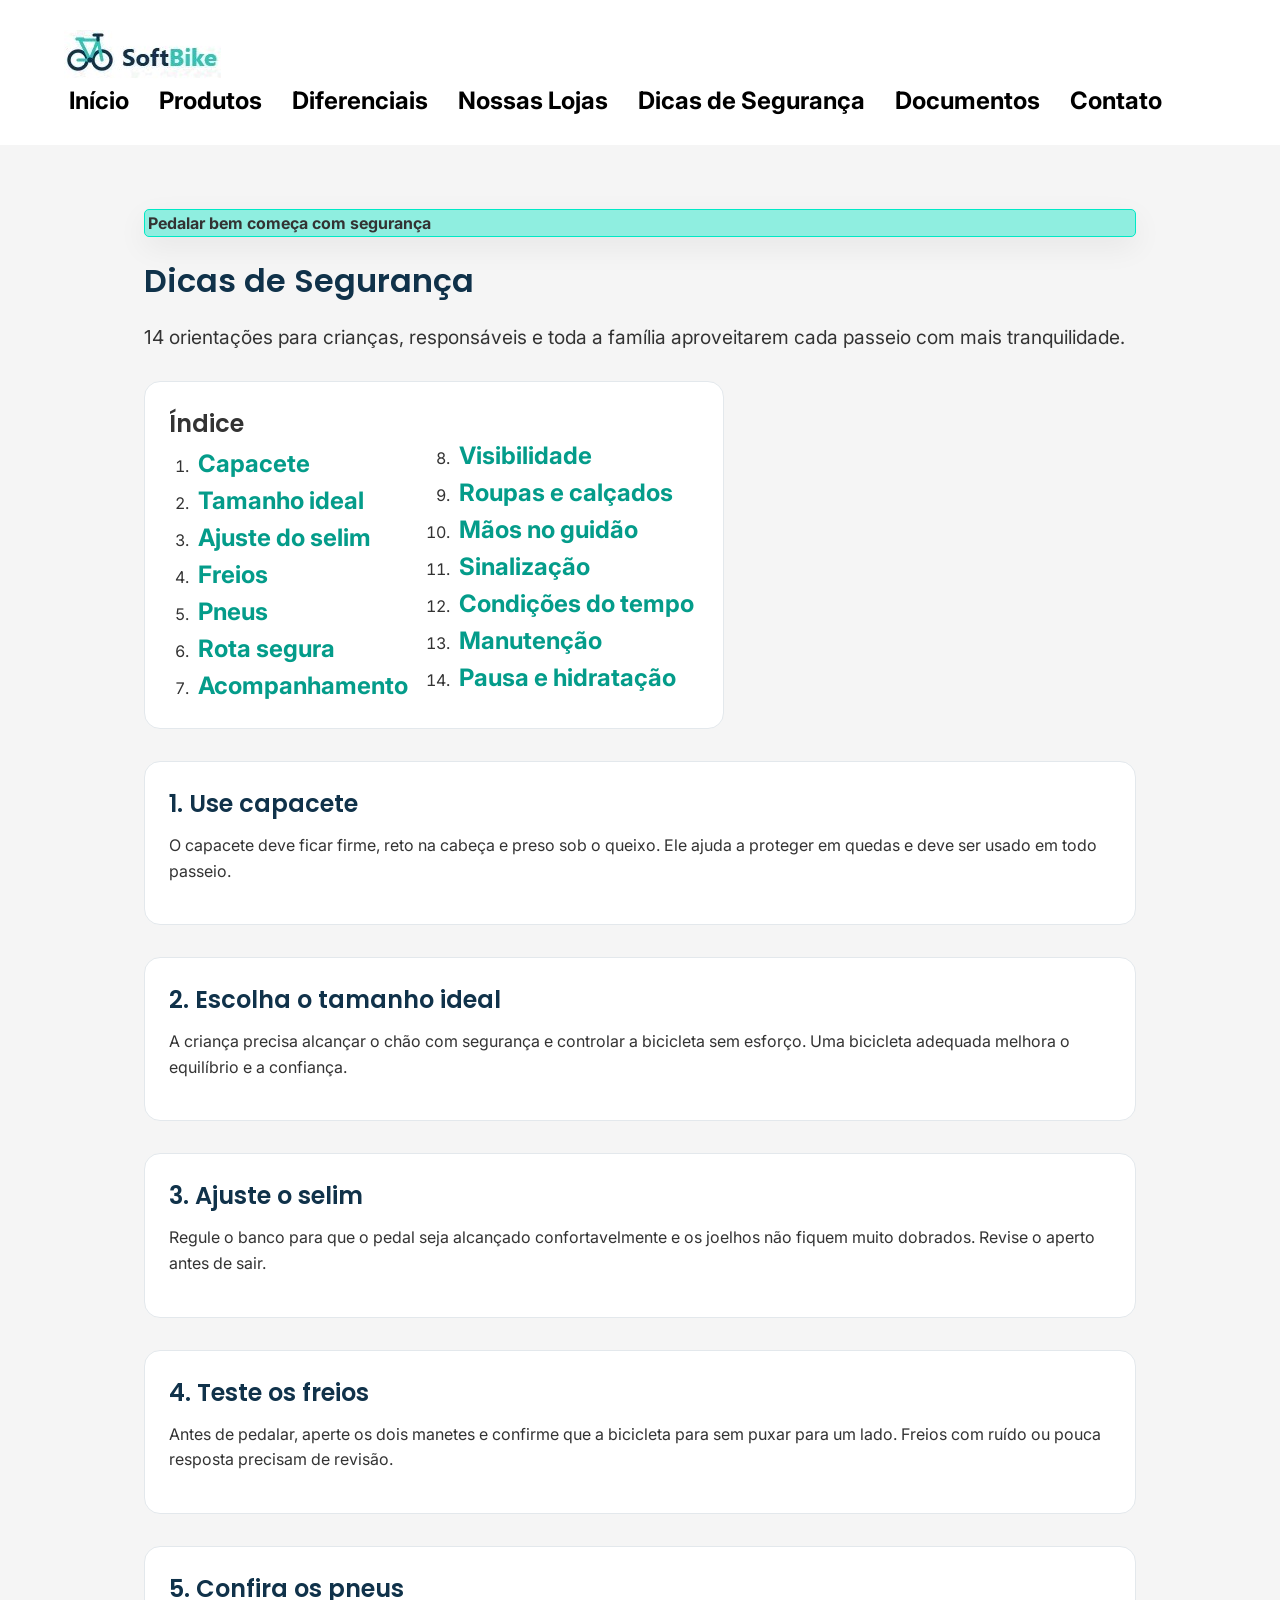
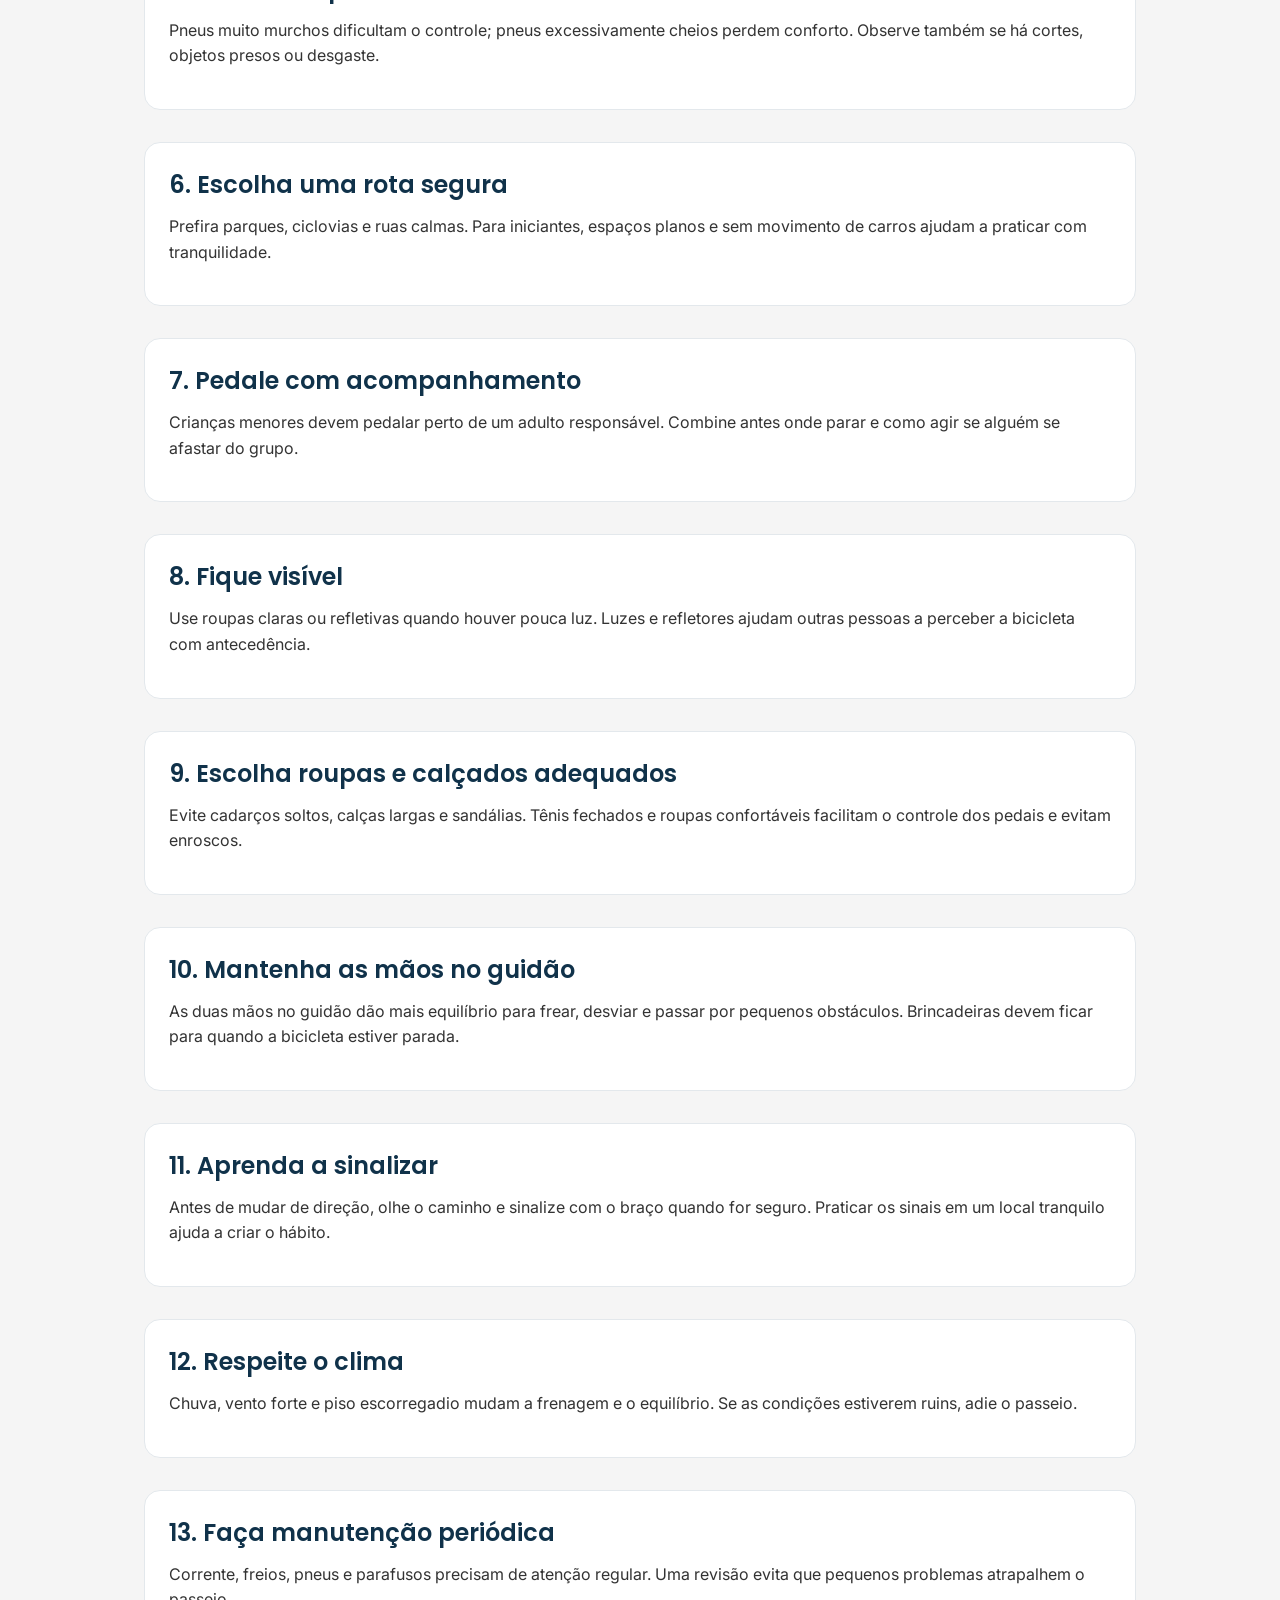
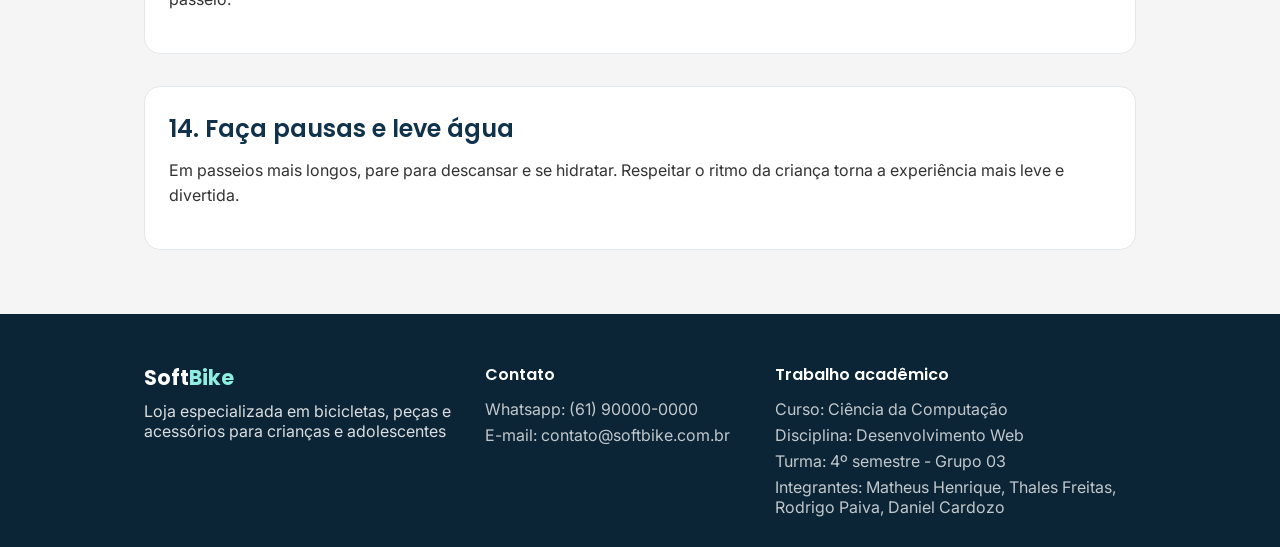
==== dicas.html @ 9f331205 "Adiciona páginas de dicas e listas" ====
<!DOCTYPE html>
<html lang="pt-br">
<head>
    <meta charset="UTF-8">
    <meta name="viewport" content="width=device-width, initial-scale=1.0">
    <title>Dicas de Segurança | SoftBike</title>
    <link rel="stylesheet" href="css/style.css">
    <link rel="icon" type="image/png" href="img/FaviconSoftBike.jpeg">
    <link rel="preconnect" href="https://fonts.googleapis.com">
    <link rel="preconnect" href="https://fonts.gstatic.com" crossorigin>
    <link href="https://fonts.googleapis.com/css2?family=Inter:wght@400;500&family=Poppins:wght@600;700&display=swap" rel="stylesheet">
</head>
<body>
    <header class="topo" id="topo">
        <a href="index.html" class="logo"><img src="img/LogoSoftBike.jpeg" alt="Logo SoftBike"></a>
        <nav aria-label="Navegação principal">
            <ul class="listahorizontal">
                <li><a href="index.html">Início</a></li>
                <li><a href="index.html#produtos">Produtos</a></li>
                <li><a href="index.html#diferenciais">Diferenciais</a></li>
                <li><a href="index.html#nossaslojas">Nossas Lojas</a></li>
                <li><a href="dicas.html" aria-current="page">Dicas de Segurança</a></li>
                <li><a href="listas.html">Documentos</a></li>
                <li><a href="index.html#contato">Contato</a></li>
            </ul>
        </nav>
    </header>
    <main class="pagina-interna">
        <div class="container">
            <p class="primeiro-p">Pedalar bem começa com segurança</p>
            <h1>Dicas de Segurança</h1>
            <p class="descricao">14 orientações para crianças, responsáveis e toda a família aproveitarem cada passeio com mais tranquilidade.</p>
            <nav class="menu-ancoras" aria-label="Índice das dicas">
                <h2>Índice</h2>
                <ol>
                    <li><a href="#capitulo-1">Capacete</a></li>
                    <li><a href="#capitulo-2">Tamanho ideal</a></li>
                    <li><a href="#capitulo-3">Ajuste do selim</a></li>
                    <li><a href="#capitulo-4">Freios</a></li>
                    <li><a href="#capitulo-5">Pneus</a></li>
                    <li><a href="#capitulo-6">Rota segura</a></li>
                    <li><a href="#capitulo-7">Acompanhamento</a></li>
                    <li><a href="#capitulo-8">Visibilidade</a></li>
                    <li><a href="#capitulo-9">Roupas e calçados</a></li>
                    <li><a href="#capitulo-10">Mãos no guidão</a></li>
                    <li><a href="#capitulo-11">Sinalização</a></li>
                    <li><a href="#capitulo-12">Condições do tempo</a></li>
                    <li><a href="#capitulo-13">Manutenção</a></li>
                    <li><a href="#capitulo-14">Pausa e hidratação</a></li>
                </ol>
            </nav>
            <section class="dicas" aria-label="14 dicas de segurança">
                <article id="capitulo-1"><h2>1. Use capacete</h2><p>O capacete deve ficar firme, reto na cabeça e preso sob o queixo. Ele ajuda a proteger em quedas e deve ser usado em todo passeio.</p></article>
                <article id="capitulo-2"><h2>2. Escolha o tamanho ideal</h2><p>A criança precisa alcançar o chão com segurança e controlar a bicicleta sem esforço. Uma bicicleta adequada melhora o equilíbrio e a confiança.</p></article>
                <article id="capitulo-3"><h2>3. Ajuste o selim</h2><p>Regule o banco para que o pedal seja alcançado confortavelmente e os joelhos não fiquem muito dobrados. Revise o aperto antes de sair.</p></article>
                <article id="capitulo-4"><h2>4. Teste os freios</h2><p>Antes de pedalar, aperte os dois manetes e confirme que a bicicleta para sem puxar para um lado. Freios com ruído ou pouca resposta precisam de revisão.</p></article>
                <article id="capitulo-5"><h2>5. Confira os pneus</h2><p>Pneus muito murchos dificultam o controle; pneus excessivamente cheios perdem conforto. Observe também se há cortes, objetos presos ou desgaste.</p></article>
                <article id="capitulo-6"><h2>6. Escolha uma rota segura</h2><p>Prefira parques, ciclovias e ruas calmas. Para iniciantes, espaços planos e sem movimento de carros ajudam a praticar com tranquilidade.</p></article>
                <article id="capitulo-7"><h2>7. Pedale com acompanhamento</h2><p>Crianças menores devem pedalar perto de um adulto responsável. Combine antes onde parar e como agir se alguém se afastar do grupo.</p></article>
                <article id="capitulo-8"><h2>8. Fique visível</h2><p>Use roupas claras ou refletivas quando houver pouca luz. Luzes e refletores ajudam outras pessoas a perceber a bicicleta com antecedência.</p></article>
                <article id="capitulo-9"><h2>9. Escolha roupas e calçados adequados</h2><p>Evite cadarços soltos, calças largas e sandálias. Tênis fechados e roupas confortáveis facilitam o controle dos pedais e evitam enroscos.</p></article>
                <article id="capitulo-10"><h2>10. Mantenha as mãos no guidão</h2><p>As duas mãos no guidão dão mais equilíbrio para frear, desviar e passar por pequenos obstáculos. Brincadeiras devem ficar para quando a bicicleta estiver parada.</p></article>
                <article id="capitulo-11"><h2>11. Aprenda a sinalizar</h2><p>Antes de mudar de direção, olhe o caminho e sinalize com o braço quando for seguro. Praticar os sinais em um local tranquilo ajuda a criar o hábito.</p></article>
                <article id="capitulo-12"><h2>12. Respeite o clima</h2><p>Chuva, vento forte e piso escorregadio mudam a frenagem e o equilíbrio. Se as condições estiverem ruins, adie o passeio.</p></article>
                <article id="capitulo-13"><h2>13. Faça manutenção periódica</h2><p>Corrente, freios, pneus e parafusos precisam de atenção regular. Uma revisão evita que pequenos problemas atrapalhem o passeio.</p></article>
                <article id="capitulo-14"><h2>14. Faça pausas e leve água</h2><p>Em passeios mais longos, pare para descansar e se hidratar. Respeitar o ritmo da criança torna a experiência mais leve e divertida.</p></article>
            </section>
        </div>
    </main>
    <footer class="rodape" id="contato">
        <div class="container rodape__conteudo">
            <div>
                <p class="logo logo--rodape">Soft<span>Bike</span></p>
                <p>Loja especializada em bicicletas, peças e acessórios para crianças e adolescentes</p>
            </div>
            <div>
                <h3>Contato</h3>
                <ul class="rodape__lista">
                    <li>Whatsapp: (61) 90000-0000</li>
                    <li>E-mail: contato@softbike.com.br</li>
                </ul>
            </div>
            <div>
                <h3>Trabalho acadêmico</h3>
                <ul class="rodape__lista">
                    <li>Curso: Ciência da Computação</li>
                    <li>Disciplina: Desenvolvimento Web</li>
                    <li>Turma: 4º semestre - Grupo 03</li>
                    <li>Integrantes: Matheus Henrique, Thales Freitas, Rodrigo Paiva, Daniel Cardozo</li>
                </ul>
            </div>
        </div>
    </footer>
    <button id="botaoTopo" class="botao-topo" type="button" hidden aria-label="Voltar ao topo">↑</button>
    <script src="script.js"></script>
</body>
</html>
---- css/style.css ----
:root {
  --cor-1: #8feee0;
  --cor-2: #049c8a; /* verde mais fechado, usado nos botões de ação e destaques */
  --cor-escura: #10324a; /* azul escuro, usado em títulos e textos de apoio */
}
.logo{
    display: inline-block;
}
nav{
    display: inline-block;
}
.listahorizontal {
    display: flex;
    list-style: none;
    gap: 20px;
    flex-wrap: wrap;
    justify-content: center;
}
nav a{

    color:black;
    padding: 5px;
    text-decoration: none;
    font-weight:bold;
    font-size: 1.5em;

}
nav a:hover{
    color: var(--cor-1);

    transform: translateY(-3px);

}
.botao-fale-conosco {
    border: 1px solid black;
    border-radius: 20px;
    color: black;
    padding: 20px 20px;
    text-decoration: none;
    font-weight: bold;
    font-size: 1.2em;
    transition: all 0.3s ease;
}
.botao-fale-conosco:hover{
background-color: black;
    color: white;
    box-shadow: 0px 8px 15px rgba(0, 0, 0, 0.15);
    transform: translateY(-3px);

}
body {
    font-family: 'Inter', sans-serif;
    color: #333333;
    background-color: whitesmoke;
    margin: 0;
    padding: 0;
}

/* Títulos em destaque */
h1, h2, h3 {
    font-family: 'Poppins', sans-serif;
    font-weight: 600;
}
.topo {
    background-color: white;
    padding: 30px 5%;
    width: 100%;
    display: flex;
    justify-content: space-between;
    align-items: center;
    flex-wrap: wrap;
}
* {
    box-sizing: border-box;
    margin: 0;
    padding: 0;
}
img {
    max-width: 100%;
    height: auto;
    display: block;
}
.principal{
    padding: 60px 30px 30px 0;

}
.texto {
    display: flex;
    align-items: center;
    justify-content: space-between;
    gap: 50px;
    padding: 40px 5%;
    flex-wrap: wrap;
}
.Imagem{
    width: 100%;
    max-width: 600px;
    aspect-ratio: 1 / 1;
    object-fit: cover;
    border-radius: 24px;


}
.Imagem img{
    border-radius: 20px;
    box-shadow: 0px 10px 30px rgba(0, 0, 0, 0.249);
}
.texto_principal{
    text-align: left;
    max-width: 560px;
}
.primeiro-p{
    margin-bottom: 20px;
    border:#00e9c6 solid  0.5px;
    background-color: var(--cor-1) ;
    box-shadow: 0px 10px 30px rgba(0, 0, 0, 0.064);
    border-radius: 5px;
    font-weight: bold;
    padding: 3px;
}
.texto_principal h1{
    font-size: 3em;
}
.descricao{
    margin-top: 20px;
    font-size: 1.2em;
}
.acoes{

    display: flex;
    align-items: center;
    gap: 24px;
    flex-wrap: wrap;
    margin-top: 30px;
    text-decoration: none;
    font-weight: bold;
}
.botao_ver_bicicletas{
    border: black solid 2px;
    text-decoration: none;
    padding: 20px;
    color: black;
    border-radius: 10px;

}
.botao_WhatsApp{
    border: var(--cor-2) solid 2px;
    background-color: var(--cor-2);
    color: white;
    text-decoration: none;
    padding: 20px;
    border-radius: 10px;

}
/* ==========================================================
   A partir daqui: estilos das seções que ainda não tinham CSS
   (produtos, diferenciais, chamada, rodapé e botão de topo)
   ========================================================== */

/* Wrapper genérico reaproveitado em várias seções, só pra
   limitar a largura do conteúdo e não deixar tudo colado
   nas bordas da tela em telas grandes. */
.container {
    max-width: 1120px;
    margin: 0 auto;
    padding: 0 5%;
}

.produtos, .beneficios {
    padding: 64px 0;
}

.produtos h2, .beneficios h2 {
    text-align: center;
    margin-bottom: 40px;
}

/* Grid de 3 colunas reaproveitado tanto nos cartões de produto
   quanto nos cartões de diferenciais. */
.cartoes {
    display: grid;
    grid-template-columns: repeat(3, 1fr);
    gap: 24px;
}

/* Cartão de produto (seção "Modelos em destaque") */
.produto {
    background-color: white;
    border: 1px solid #e3e8ec;
    border-radius: 16px;
    overflow: hidden;
}

.produto_imagem {
    aspect-ratio: 4 / 3;
    background-color: var(--cor-escura);
    color: white;
    display: flex;
    align-items: center;
    justify-content: center;
    font-family: 'Poppins', sans-serif;
    font-weight: 600;
}

.produto h3 {
    font-size: 1.05rem;
    padding: 16px 20px 4px;
}

.produto p {
    color: #52616f;
    padding: 0 20px 20px;
}

/* Cartão de diferencial (seção "Por que famílias escolhem a SoftBike") */
.cartao {
    background-color: white;
    border: 1px solid #e3e8ec;
    border-radius: 16px;
    padding: 28px;
}

.numero_cartao {
    display: inline-block;
    margin-bottom: 12px;
    font-family: 'Poppins', sans-serif;
    font-weight: 700;
    font-size: 1.4rem;
    color: var(--cor-2);
}

.cartao h3 {
    font-size: 1.15rem;
    margin-bottom: 10px;
}

.cartao p {
    color: #52616f;
}

/* Seção de chamada para ação (WhatsApp) */
.chamada {
    background-color: var(--cor-escura);
    color: white;
    padding: 56px 0;
    text-align: center;
}

.chamada__conteudo h2 {
    color: white;
    margin-bottom: 12px;
}

.chamada__conteudo p {
    color: rgba(255, 255, 255, 0.8);
    margin-bottom: 24px;
}

.botao {
    display: inline-block;
    padding: 14px 28px;
    border-radius: 999px;
    font-weight: 700;
    text-decoration: none;
    transition: transform 0.15s ease;
}

.botao:hover {
    transform: translateY(-2px);
}

.botao--primario {
    background-color: var(--cor-2);
    color: white;
}

/* Rodapé */
.rodape {
    background-color: #0b2436;
    color: rgba(255, 255, 255, 0.85);
    padding: 48px 0 24px;
}

.rodape__conteudo {
    display: grid;
    grid-template-columns: 1.2fr 1fr 1.4fr;
    gap: 32px;
}

.logo--rodape {
    margin-bottom: 8px;
    font-family: 'Poppins', sans-serif;
    font-weight: 700;
    font-size: 1.3rem;
    color: white;
}

.logo--rodape span {
    color: var(--cor-1);
}

.rodape h3 {
    color: white;
    font-size: 1rem;
    margin-bottom: 12px;
}

.rodape__lista {
    list-style: none;
}

.rodape__lista li {
    margin-bottom: 6px;
    color: rgba(255, 255, 255, 0.75);
}

/* Botão flutuante "voltar ao topo". Começa escondido — quem
   controla quando ele aparece (rolagem da página) é o JavaScript,
   que controla sua visibilidade após a primeira tela de rolagem. */
.botao-topo {
    position: fixed;
    right: 24px;
    bottom: 24px;
    width: 44px;
    height: 44px;
    border-radius: 50%;
    border: none;
    background-color: var(--cor-escura);
    color: white;
    font-size: 1.2rem;
    cursor: pointer;
    opacity: 0;
    pointer-events: none;
    transition: opacity 0.2s ease, transform 0.2s ease;
}

.botao-topo.visivel {
    opacity: 1;
    pointer-events: auto;
}

.botao-topo:hover {
    transform: translateY(-3px);
}

/* Empilha os cartões em telas estreitas, já que ainda não
   temos o menu mobile (isso depende do JavaScript). */
@media (max-width: 768px) {
    .cartoes {
        grid-template-columns: 1fr;
    }

    .rodape__conteudo {
        grid-template-columns: 1fr;
    }
}

/* Conteúdo continua disponível se o JavaScript não carregar. */
[hidden] { display: none !important; }
html { scroll-behavior: smooth; }
:focus-visible { outline: 3px solid currentColor; outline-offset: 4px; }

.menu-toggle, .filtro-modelos select {
    min-height: 44px;
    padding: 10px 16px;
    border: 1px solid var(--cor-escura);
    border-radius: 10px;
    background: white;
    color: var(--cor-escura);
    font: inherit;
}
.menu-toggle { cursor: pointer; }
.filtro-modelos { margin-bottom: 24px; }
.filtro-modelos label { display: block; margin-bottom: 8px; font-weight: 700; }
.filtro-modelos p { margin-top: 8px; }
.filtro-modelos select { max-width: 100%; }

@media (max-width: 768px) {
    .topo { gap: 16px; }
    .topo nav { order: 3; width: 100%; }
    .topo .listahorizontal { flex-direction: column; gap: 8px; }
    .topo nav a { display: block; min-height: 44px; }
    .texto_principal { min-width: 0; }
    .texto_principal h1 { font-size: clamp(2rem, 8vw, 3rem); overflow-wrap: break-word; }
}

@media (prefers-reduced-motion: reduce) {
    html { scroll-behavior: auto; }
    *, *::before, *::after { transition: none !important; animation: none !important; }
}

.pagina-interna {
    padding: 64px 0;
}

.pagina-interna h1 {
    margin-bottom: 16px;
    color: var(--cor-escura);
}

.menu-ancoras, .dicas article, .listas-exemplo {
    margin-top: 32px;
    padding: 24px;
    border: 1px solid #e3e8ec;
    border-radius: 16px;
    background-color: white;
}

.menu-ancoras ol {
    columns: 2;
    padding-left: 24px;
}

.menu-ancoras li, .listas-exemplo li {
    margin: 8px 0;
}

.menu-ancoras a, .dicas a {
    color: var(--cor-2);
    font-weight: 700;
}

.dicas article h2, .listas-exemplo h2 {
    margin-bottom: 12px;
    color: var(--cor-escura);
}

.dicas article p, .listas-exemplo li, .listas-exemplo dd {
    margin-bottom: 16px;
    line-height: 1.6;
}

.listas-exemplo ul, .listas-exemplo ol {
    padding-left: 24px;
}

.listas-exemplo dt {
    margin-top: 16px;
    font-weight: 700;
    color: var(--cor-escura);
}

.listas-exemplo dd {
    margin-left: 0;
}

@media (max-width: 768px) {
    .menu-ancoras ol { columns: 1; }
}
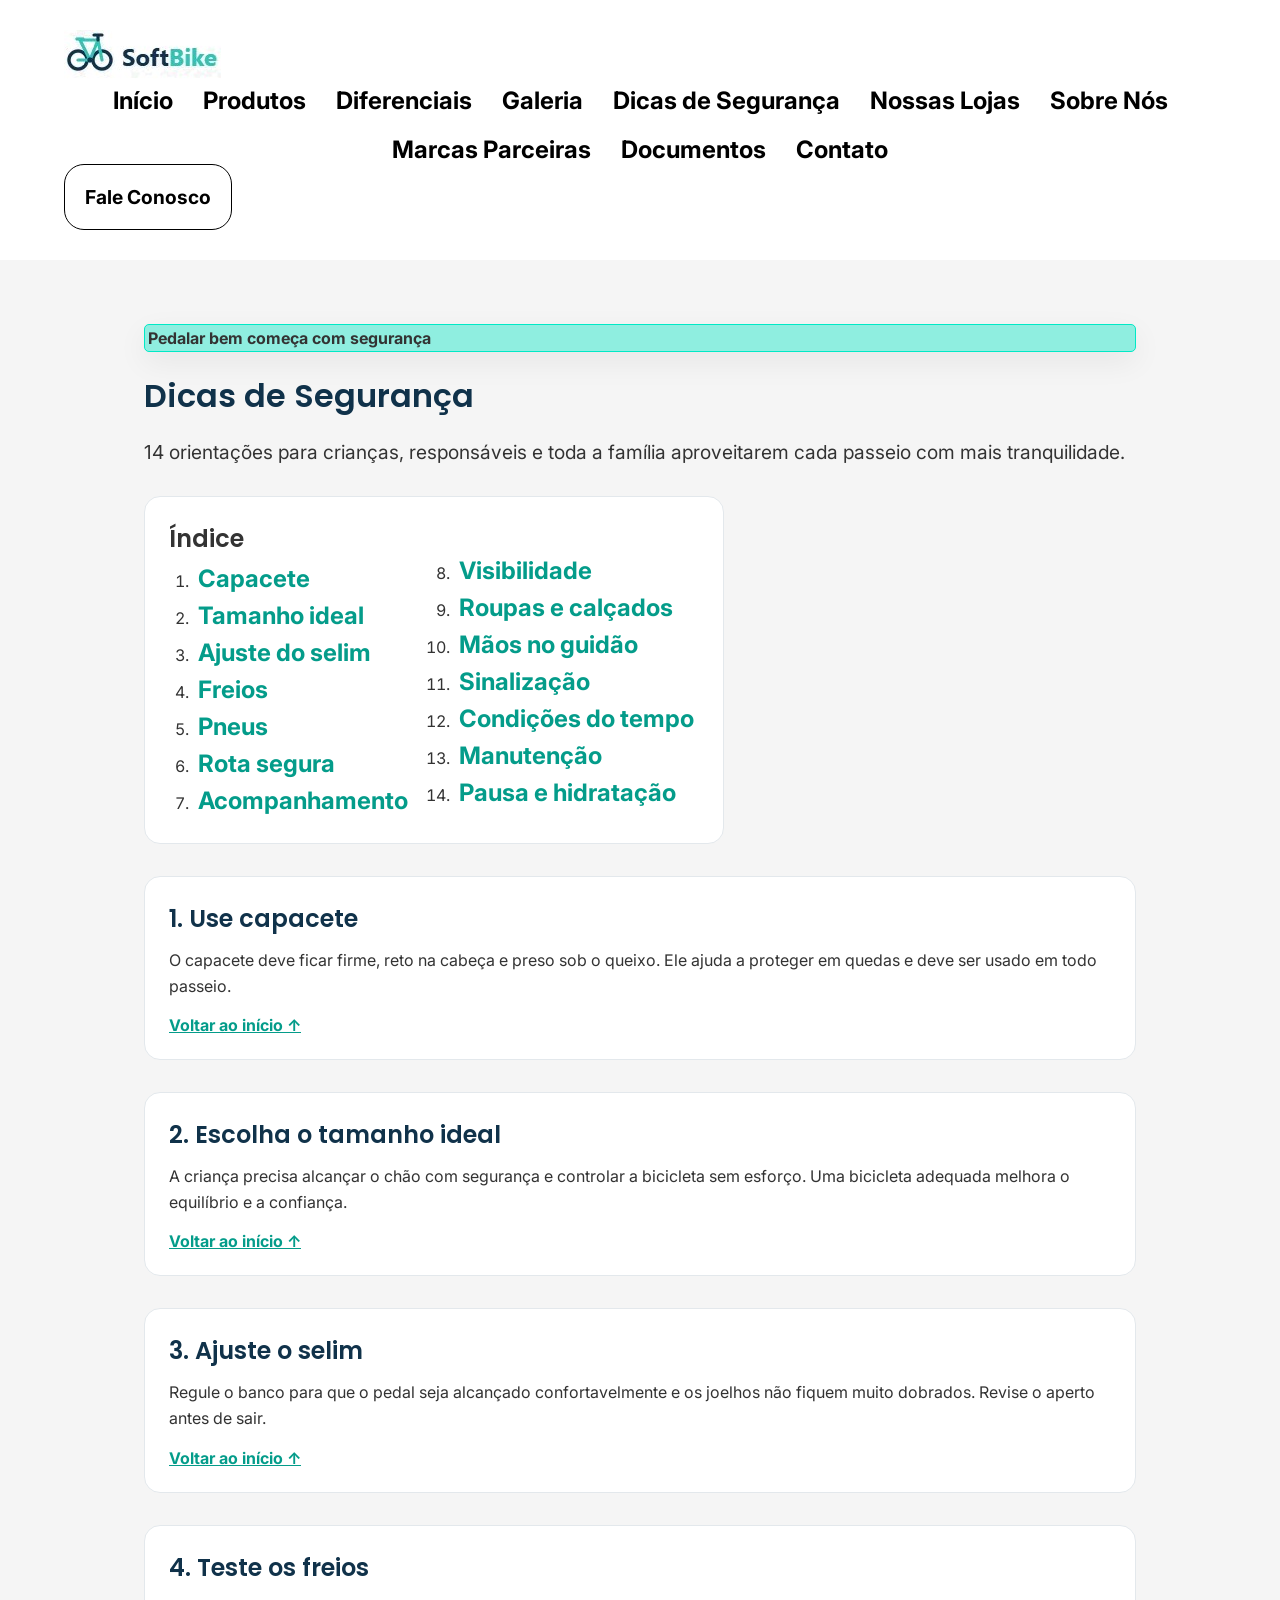
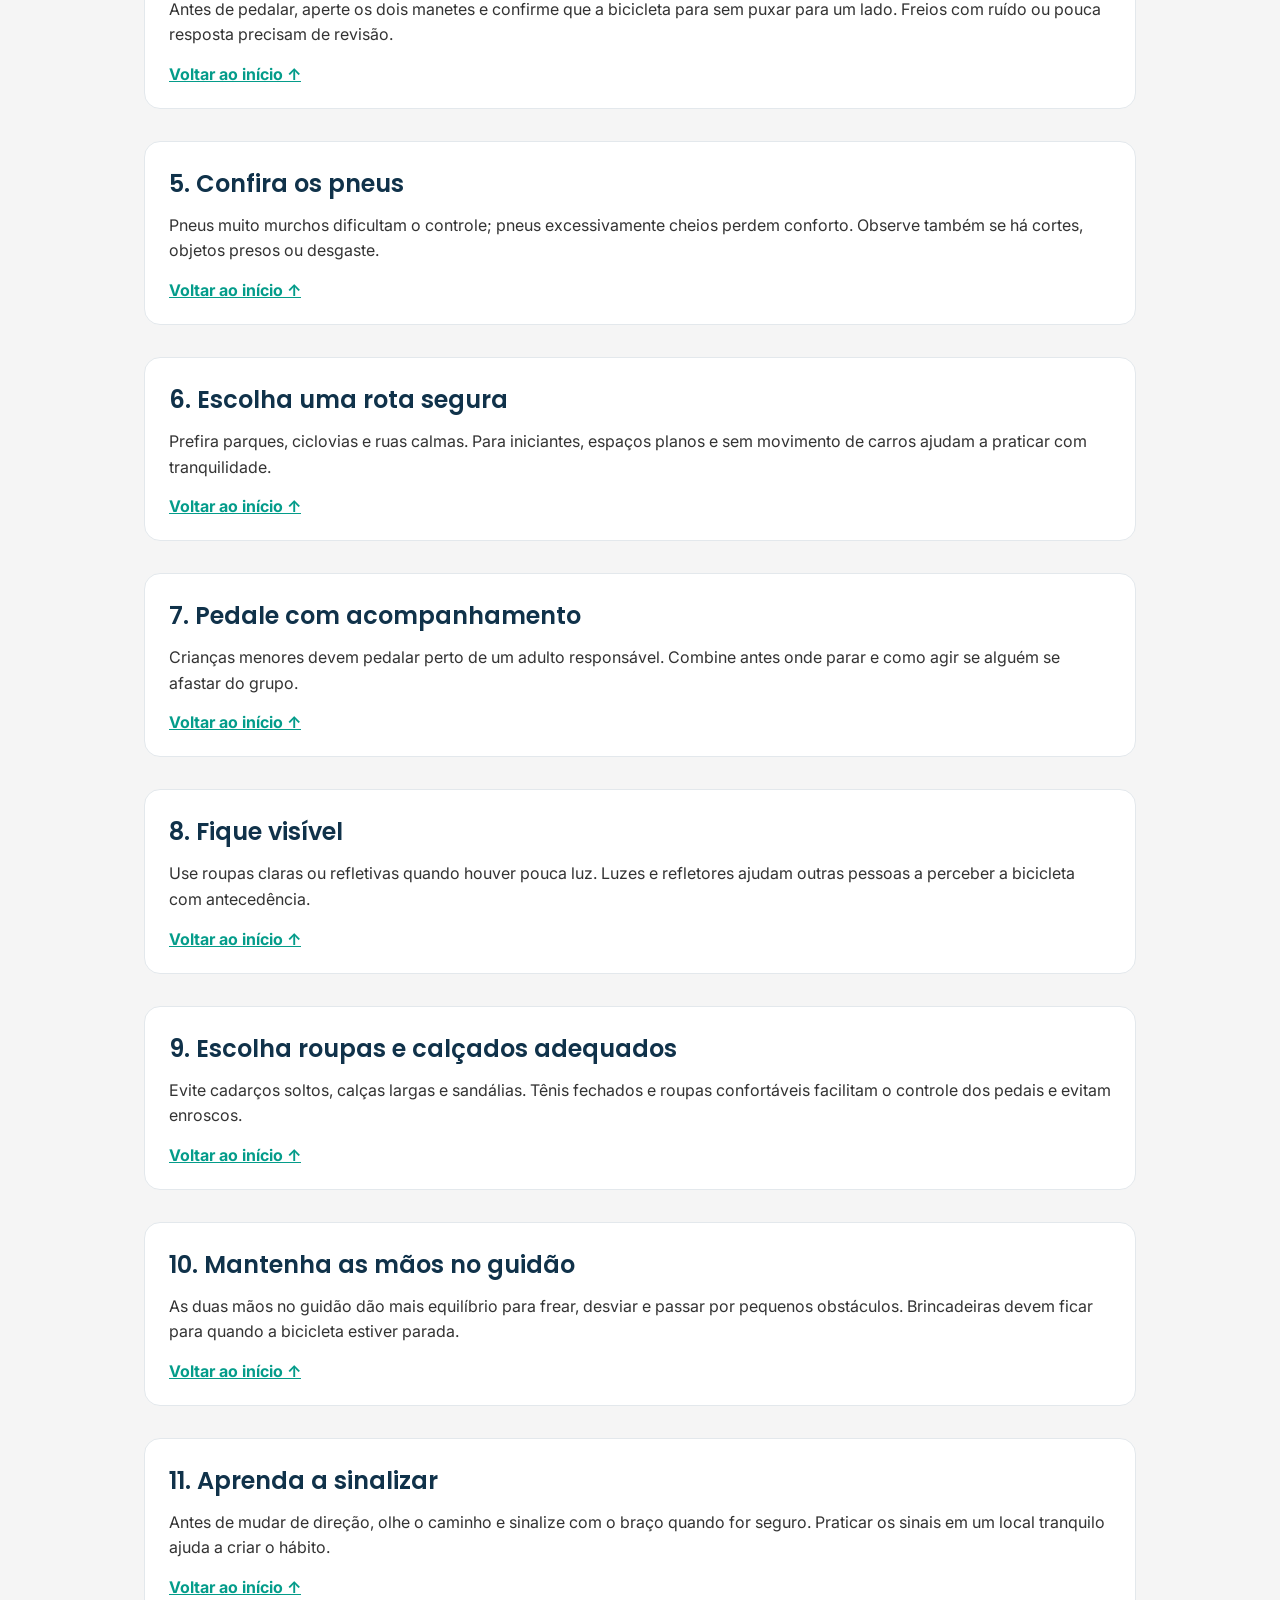
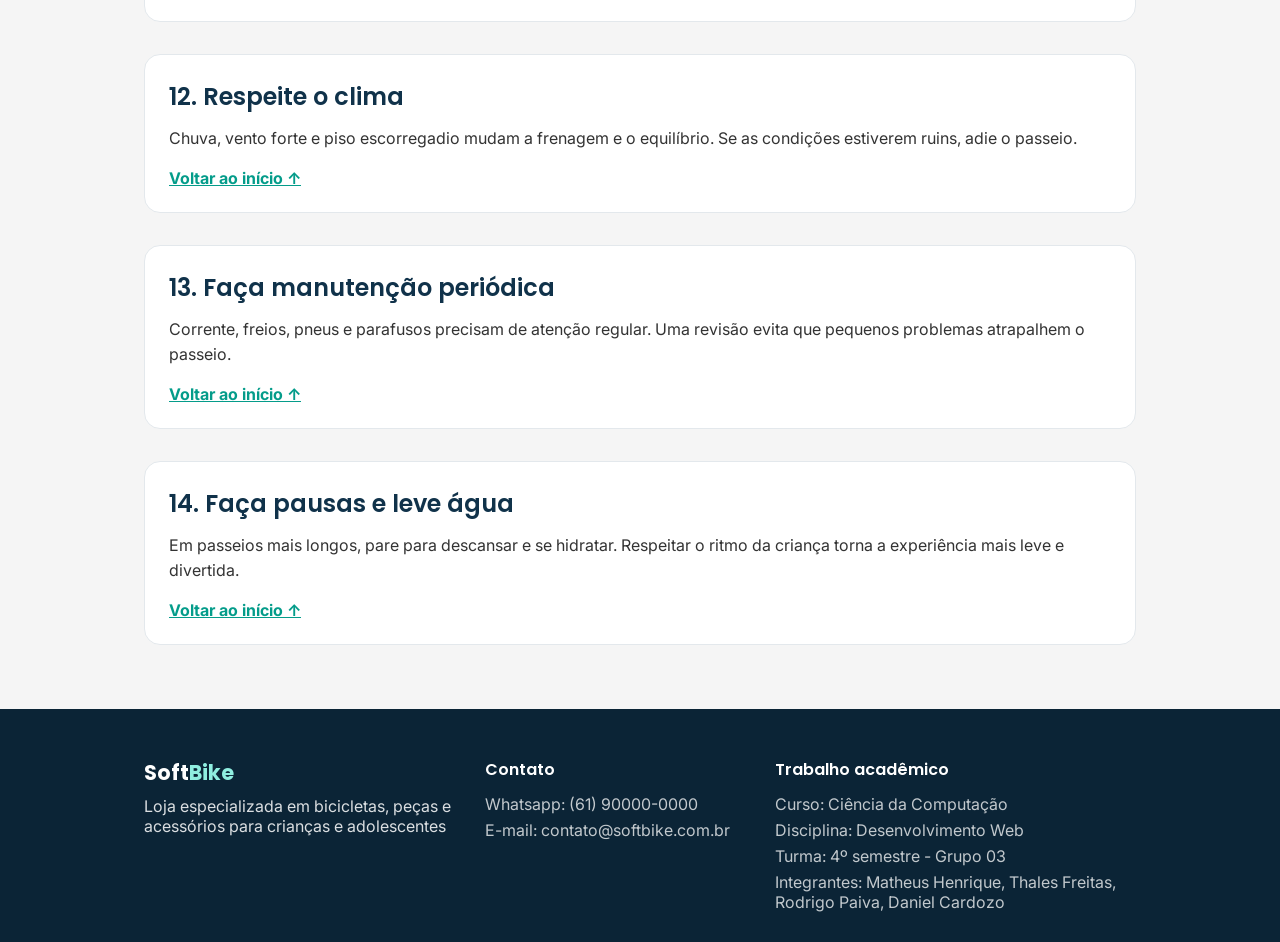
==== commit 1e1ea3fe: "Adiciona página Dicas de Segurança (requisito 6) Cria a página com as 14 dicas de segurança (requisi" ====
--- a/dicas.html
+++ b/dicas.html
@@ -18,12 +18,16 @@
                 <li><a href="index.html">Início</a></li>
                 <li><a href="index.html#produtos">Produtos</a></li>
                 <li><a href="index.html#diferenciais">Diferenciais</a></li>
+                <li><a href="galeria.html">Galeria</a></li>
+                <li><a href="dicas.html" aria-current="page">Dicas de Segurança</a></li>
                 <li><a href="index.html#nossaslojas">Nossas Lojas</a></li>
-                <li><a href="dicas.html" aria-current="page">Dicas de Segurança</a></li>
-                <li><a href="listas.html">Documentos</a></li>
+                <li><a href="empresa.html">Sobre Nós</a></li>
+                <li><a href="parceiros.html">Marcas Parceiras</a></li>
+                <li><a href="documentos.html">Documentos</a></li>
                 <li><a href="index.html#contato">Contato</a></li>
             </ul>
         </nav>
+        <a href="index.html#contato" class="botao-fale-conosco">Fale Conosco</a>
     </header>
     <main class="pagina-interna">
         <div class="container">
@@ -50,20 +54,76 @@
                 </ol>
             </nav>
             <section class="dicas" aria-label="14 dicas de segurança">
-                <article id="capitulo-1"><h2>1. Use capacete</h2><p>O capacete deve ficar firme, reto na cabeça e preso sob o queixo. Ele ajuda a proteger em quedas e deve ser usado em todo passeio.</p></article>
-                <article id="capitulo-2"><h2>2. Escolha o tamanho ideal</h2><p>A criança precisa alcançar o chão com segurança e controlar a bicicleta sem esforço. Uma bicicleta adequada melhora o equilíbrio e a confiança.</p></article>
-                <article id="capitulo-3"><h2>3. Ajuste o selim</h2><p>Regule o banco para que o pedal seja alcançado confortavelmente e os joelhos não fiquem muito dobrados. Revise o aperto antes de sair.</p></article>
-                <article id="capitulo-4"><h2>4. Teste os freios</h2><p>Antes de pedalar, aperte os dois manetes e confirme que a bicicleta para sem puxar para um lado. Freios com ruído ou pouca resposta precisam de revisão.</p></article>
-                <article id="capitulo-5"><h2>5. Confira os pneus</h2><p>Pneus muito murchos dificultam o controle; pneus excessivamente cheios perdem conforto. Observe também se há cortes, objetos presos ou desgaste.</p></article>
-                <article id="capitulo-6"><h2>6. Escolha uma rota segura</h2><p>Prefira parques, ciclovias e ruas calmas. Para iniciantes, espaços planos e sem movimento de carros ajudam a praticar com tranquilidade.</p></article>
-                <article id="capitulo-7"><h2>7. Pedale com acompanhamento</h2><p>Crianças menores devem pedalar perto de um adulto responsável. Combine antes onde parar e como agir se alguém se afastar do grupo.</p></article>
-                <article id="capitulo-8"><h2>8. Fique visível</h2><p>Use roupas claras ou refletivas quando houver pouca luz. Luzes e refletores ajudam outras pessoas a perceber a bicicleta com antecedência.</p></article>
-                <article id="capitulo-9"><h2>9. Escolha roupas e calçados adequados</h2><p>Evite cadarços soltos, calças largas e sandálias. Tênis fechados e roupas confortáveis facilitam o controle dos pedais e evitam enroscos.</p></article>
-                <article id="capitulo-10"><h2>10. Mantenha as mãos no guidão</h2><p>As duas mãos no guidão dão mais equilíbrio para frear, desviar e passar por pequenos obstáculos. Brincadeiras devem ficar para quando a bicicleta estiver parada.</p></article>
-                <article id="capitulo-11"><h2>11. Aprenda a sinalizar</h2><p>Antes de mudar de direção, olhe o caminho e sinalize com o braço quando for seguro. Praticar os sinais em um local tranquilo ajuda a criar o hábito.</p></article>
-                <article id="capitulo-12"><h2>12. Respeite o clima</h2><p>Chuva, vento forte e piso escorregadio mudam a frenagem e o equilíbrio. Se as condições estiverem ruins, adie o passeio.</p></article>
-                <article id="capitulo-13"><h2>13. Faça manutenção periódica</h2><p>Corrente, freios, pneus e parafusos precisam de atenção regular. Uma revisão evita que pequenos problemas atrapalhem o passeio.</p></article>
-                <article id="capitulo-14"><h2>14. Faça pausas e leve água</h2><p>Em passeios mais longos, pare para descansar e se hidratar. Respeitar o ritmo da criança torna a experiência mais leve e divertida.</p></article>
+                <article id="capitulo-1">
+                    <h2>1. Use capacete</h2>
+                    <p>O capacete deve ficar firme, reto na cabeça e preso sob o queixo. Ele ajuda a proteger em quedas e deve ser usado em todo passeio.</p>
+                    <a href="#topo">Voltar ao início ↑</a>
+                </article>
+                <article id="capitulo-2">
+                    <h2>2. Escolha o tamanho ideal</h2>
+                    <p>A criança precisa alcançar o chão com segurança e controlar a bicicleta sem esforço. Uma bicicleta adequada melhora o equilíbrio e a confiança.</p>
+                    <a href="#topo">Voltar ao início ↑</a>
+                </article>
+                <article id="capitulo-3">
+                    <h2>3. Ajuste o selim</h2>
+                    <p>Regule o banco para que o pedal seja alcançado confortavelmente e os joelhos não fiquem muito dobrados. Revise o aperto antes de sair.</p>
+                    <a href="#topo">Voltar ao início ↑</a>
+                </article>
+                <article id="capitulo-4">
+                    <h2>4. Teste os freios</h2>
+                    <p>Antes de pedalar, aperte os dois manetes e confirme que a bicicleta para sem puxar para um lado. Freios com ruído ou pouca resposta precisam de revisão.</p>
+                    <a href="#topo">Voltar ao início ↑</a>
+                </article>
+                <article id="capitulo-5">
+                    <h2>5. Confira os pneus</h2>
+                    <p>Pneus muito murchos dificultam o controle; pneus excessivamente cheios perdem conforto. Observe também se há cortes, objetos presos ou desgaste.</p>
+                    <a href="#topo">Voltar ao início ↑</a>
+                </article>
+                <article id="capitulo-6">
+                    <h2>6. Escolha uma rota segura</h2>
+                    <p>Prefira parques, ciclovias e ruas calmas. Para iniciantes, espaços planos e sem movimento de carros ajudam a praticar com tranquilidade.</p>
+                    <a href="#topo">Voltar ao início ↑</a>
+                </article>
+                <article id="capitulo-7">
+                    <h2>7. Pedale com acompanhamento</h2>
+                    <p>Crianças menores devem pedalar perto de um adulto responsável. Combine antes onde parar e como agir se alguém se afastar do grupo.</p>
+                    <a href="#topo">Voltar ao início ↑</a>
+                </article>
+                <article id="capitulo-8">
+                    <h2>8. Fique visível</h2>
+                    <p>Use roupas claras ou refletivas quando houver pouca luz. Luzes e refletores ajudam outras pessoas a perceber a bicicleta com antecedência.</p>
+                    <a href="#topo">Voltar ao início ↑</a>
+                </article>
+                <article id="capitulo-9">
+                    <h2>9. Escolha roupas e calçados adequados</h2>
+                    <p>Evite cadarços soltos, calças largas e sandálias. Tênis fechados e roupas confortáveis facilitam o controle dos pedais e evitam enroscos.</p>
+                    <a href="#topo">Voltar ao início ↑</a>
+                </article>
+                <article id="capitulo-10">
+                    <h2>10. Mantenha as mãos no guidão</h2>
+                    <p>As duas mãos no guidão dão mais equilíbrio para frear, desviar e passar por pequenos obstáculos. Brincadeiras devem ficar para quando a bicicleta estiver parada.</p>
+                    <a href="#topo">Voltar ao início ↑</a>
+                </article>
+                <article id="capitulo-11">
+                    <h2>11. Aprenda a sinalizar</h2>
+                    <p>Antes de mudar de direção, olhe o caminho e sinalize com o braço quando for seguro. Praticar os sinais em um local tranquilo ajuda a criar o hábito.</p>
+                    <a href="#topo">Voltar ao início ↑</a>
+                </article>
+                <article id="capitulo-12">
+                    <h2>12. Respeite o clima</h2>
+                    <p>Chuva, vento forte e piso escorregadio mudam a frenagem e o equilíbrio. Se as condições estiverem ruins, adie o passeio.</p>
+                    <a href="#topo">Voltar ao início ↑</a>
+                </article>
+                <article id="capitulo-13">
+                    <h2>13. Faça manutenção periódica</h2>
+                    <p>Corrente, freios, pneus e parafusos precisam de atenção regular. Uma revisão evita que pequenos problemas atrapalhem o passeio.</p>
+                    <a href="#topo">Voltar ao início ↑</a>
+                </article>
+                <article id="capitulo-14">
+                    <h2>14. Faça pausas e leve água</h2>
+                    <p>Em passeios mais longos, pare para descansar e se hidratar. Respeitar o ritmo da criança torna a experiência mais leve e divertida.</p>
+                    <a href="#topo">Voltar ao início ↑</a>
+                </article>
             </section>
         </div>
     </main>
@@ -95,3 +155,4 @@
     <script src="script.js"></script>
 </body>
 </html>
+
--- a/css/style.css
+++ b/css/style.css
@@ -99,7 +99,6 @@
     object-fit: cover;
     border-radius: 24px;
 
-
 }
 .Imagem img{
     border-radius: 20px;
@@ -152,14 +151,7 @@
     border-radius: 10px;
 
 }
-/* ==========================================================
-   A partir daqui: estilos das seções que ainda não tinham CSS
-   (produtos, diferenciais, chamada, rodapé e botão de topo)
-   ========================================================== */
-
-/* Wrapper genérico reaproveitado em várias seções, só pra
-   limitar a largura do conteúdo e não deixar tudo colado
-   nas bordas da tela em telas grandes. */
+
 .container {
     max-width: 1120px;
     margin: 0 auto;
@@ -175,15 +167,12 @@
     margin-bottom: 40px;
 }
 
-/* Grid de 3 colunas reaproveitado tanto nos cartões de produto
-   quanto nos cartões de diferenciais. */
 .cartoes {
     display: grid;
     grid-template-columns: repeat(3, 1fr);
     gap: 24px;
 }
 
-/* Cartão de produto (seção "Modelos em destaque") */
 .produto {
     background-color: white;
     border: 1px solid #e3e8ec;
@@ -192,16 +181,30 @@
 }
 
 .produto_imagem {
-    aspect-ratio: 4 / 3;
+aspect-ratio: 4 / 3;
     background-color: var(--cor-escura);
-    color: white;
-    display: flex;
-    align-items: center;
-    justify-content: center;
+    position: relative;
+    overflow: hidden; 
     font-family: 'Poppins', sans-serif;
     font-weight: 600;
 }
-
+.produto_imagem img {
+    width: 100%;
+    height: 100%;
+    object-fit: cover; 
+    display: block;
+}
+.produto_imagem span {
+    position: absolute;
+    bottom: 12px;
+    right: 12px;
+    background-color: var(--cor-2);
+    color: white;
+    padding: 6px 14px;
+    border-radius: 20px;
+    font-size: 0.85rem;
+    box-shadow: 0px 4px 6px rgba(0, 0, 0, 0.2);
+}
 .produto h3 {
     font-size: 1.05rem;
     padding: 16px 20px 4px;
@@ -212,7 +215,6 @@
     padding: 0 20px 20px;
 }
 
-/* Cartão de diferencial (seção "Por que famílias escolhem a SoftBike") */
 .cartao {
     background-color: white;
     border: 1px solid #e3e8ec;
@@ -355,40 +357,118 @@
     }
 }
 
+.tab-cabecalho{
+    background-color: #10324a;
+    color: white;
+}
+
+.tab-secao-infantil{
+    background-color: #8feee0;
+}
+
+.tab-aro12{
+    background-color: #e3faf6;
+}
+
+.tab-aro16{
+    background-color: #fff3e2;
+}
+
+.tab-secao-juvenil{
+    background-color: #049c8a;
+    color: white;
+}
+
+.tab-aro20{
+    background-color: #e0f5f3;
+}
+
+.tab-aro24{
+    background-color: #ffe9cf;
+}
+
+.tab-secao-extra{
+    background-color: #d9e6e2;
+}
+
+.tab-extra-detalhe{
+    background-color: #f5f9f8;
+}
+
+.depoimento{
+    border-left: 4px solid var(--cor-2);
+    padding: 12px 20px;
+    margin: 20px 0;
+    font-style: italic;
+    background-color: var(--cor-1);
+}
+
+.titulo-centralizado {
+    text-align: center;
+    width: 100%;
+    margin-bottom: 40px;
+}
+
+.acoes-centralizadas {
+    justify-content: center;
+    margin-top: 30px;
+}
+
+.botao_ver_bicicletas--branco {
+    color: white;
+    border-color: white;
+}
+
+.botao_ver_bicicletas--branco:hover {
+    background-color: white;
+    color: var(--cor-escura); }
+
+    /* Classe para acessibilidade (esconde visualmente, mantém para leitores de tela) */
+.sr-only {
+  position: absolute;
+  width: 1px;
+  height: 1px;
+  padding: 0;
+  margin: -1px;
+  overflow: hidden;
+  clip: rect(0, 0, 0, 0);
+  white-space: nowrap;
+  border: 0;
+}
+
+/* Layout da Galeria */
+.galeria-grid {
+  display: grid;
+  grid-template-columns: repeat(auto-fit, minmax(280px, 1fr));
+  gap: 20px;
+  padding: 20px 0;
+}
+
+.galeria-item {
+  margin: 0;
+  overflow: hidden;
+  border-radius: 8px;
+  box-shadow: 0 4px 6px rgba(0, 0, 0, 0.1);
+}
+
+.galeria-item img {
+  width: 100%;
+  height: 250px;
+  object-fit: cover;
+  display: block;
+}
+
 /* Conteúdo continua disponível se o JavaScript não carregar. */
 [hidden] { display: none !important; }
 html { scroll-behavior: smooth; }
 :focus-visible { outline: 3px solid currentColor; outline-offset: 4px; }
 
-.menu-toggle, .filtro-modelos select {
-    min-height: 44px;
-    padding: 10px 16px;
-    border: 1px solid var(--cor-escura);
-    border-radius: 10px;
-    background: white;
-    color: var(--cor-escura);
-    font: inherit;
-}
-.menu-toggle { cursor: pointer; }
-.filtro-modelos { margin-bottom: 24px; }
-.filtro-modelos label { display: block; margin-bottom: 8px; font-weight: 700; }
-.filtro-modelos p { margin-top: 8px; }
-.filtro-modelos select { max-width: 100%; }
-
-@media (max-width: 768px) {
-    .topo { gap: 16px; }
-    .topo nav { order: 3; width: 100%; }
-    .topo .listahorizontal { flex-direction: column; gap: 8px; }
-    .topo nav a { display: block; min-height: 44px; }
-    .texto_principal { min-width: 0; }
-    .texto_principal h1 { font-size: clamp(2rem, 8vw, 3rem); overflow-wrap: break-word; }
-}
-
 @media (prefers-reduced-motion: reduce) {
     html { scroll-behavior: auto; }
     *, *::before, *::after { transition: none !important; animation: none !important; }
 }
 
+/* Páginas internas simples (Dicas, Marcas Parceiras, Documentos) */
 .pagina-interna {
     padding: 64px 0;
 }
@@ -398,7 +478,7 @@
     color: var(--cor-escura);
 }
 
-.menu-ancoras, .dicas article, .listas-exemplo {
+.menu-ancoras, .dicas article {
     margin-top: 32px;
     padding: 24px;
     border: 1px solid #e3e8ec;
@@ -411,7 +491,7 @@
     padding-left: 24px;
 }
 
-.menu-ancoras li, .listas-exemplo li {
+.menu-ancoras li {
     margin: 8px 0;
 }
 
@@ -420,30 +500,16 @@
     font-weight: 700;
 }
 
-.dicas article h2, .listas-exemplo h2 {
+.dicas article h2 {
     margin-bottom: 12px;
     color: var(--cor-escura);
 }
 
-.dicas article p, .listas-exemplo li, .listas-exemplo dd {
+.dicas article p {
     margin-bottom: 16px;
     line-height: 1.6;
 }
 
-.listas-exemplo ul, .listas-exemplo ol {
-    padding-left: 24px;
-}
-
-.listas-exemplo dt {
-    margin-top: 16px;
-    font-weight: 700;
-    color: var(--cor-escura);
-}
-
-.listas-exemplo dd {
-    margin-left: 0;
-}
-
 @media (max-width: 768px) {
     .menu-ancoras ol { columns: 1; }
 }
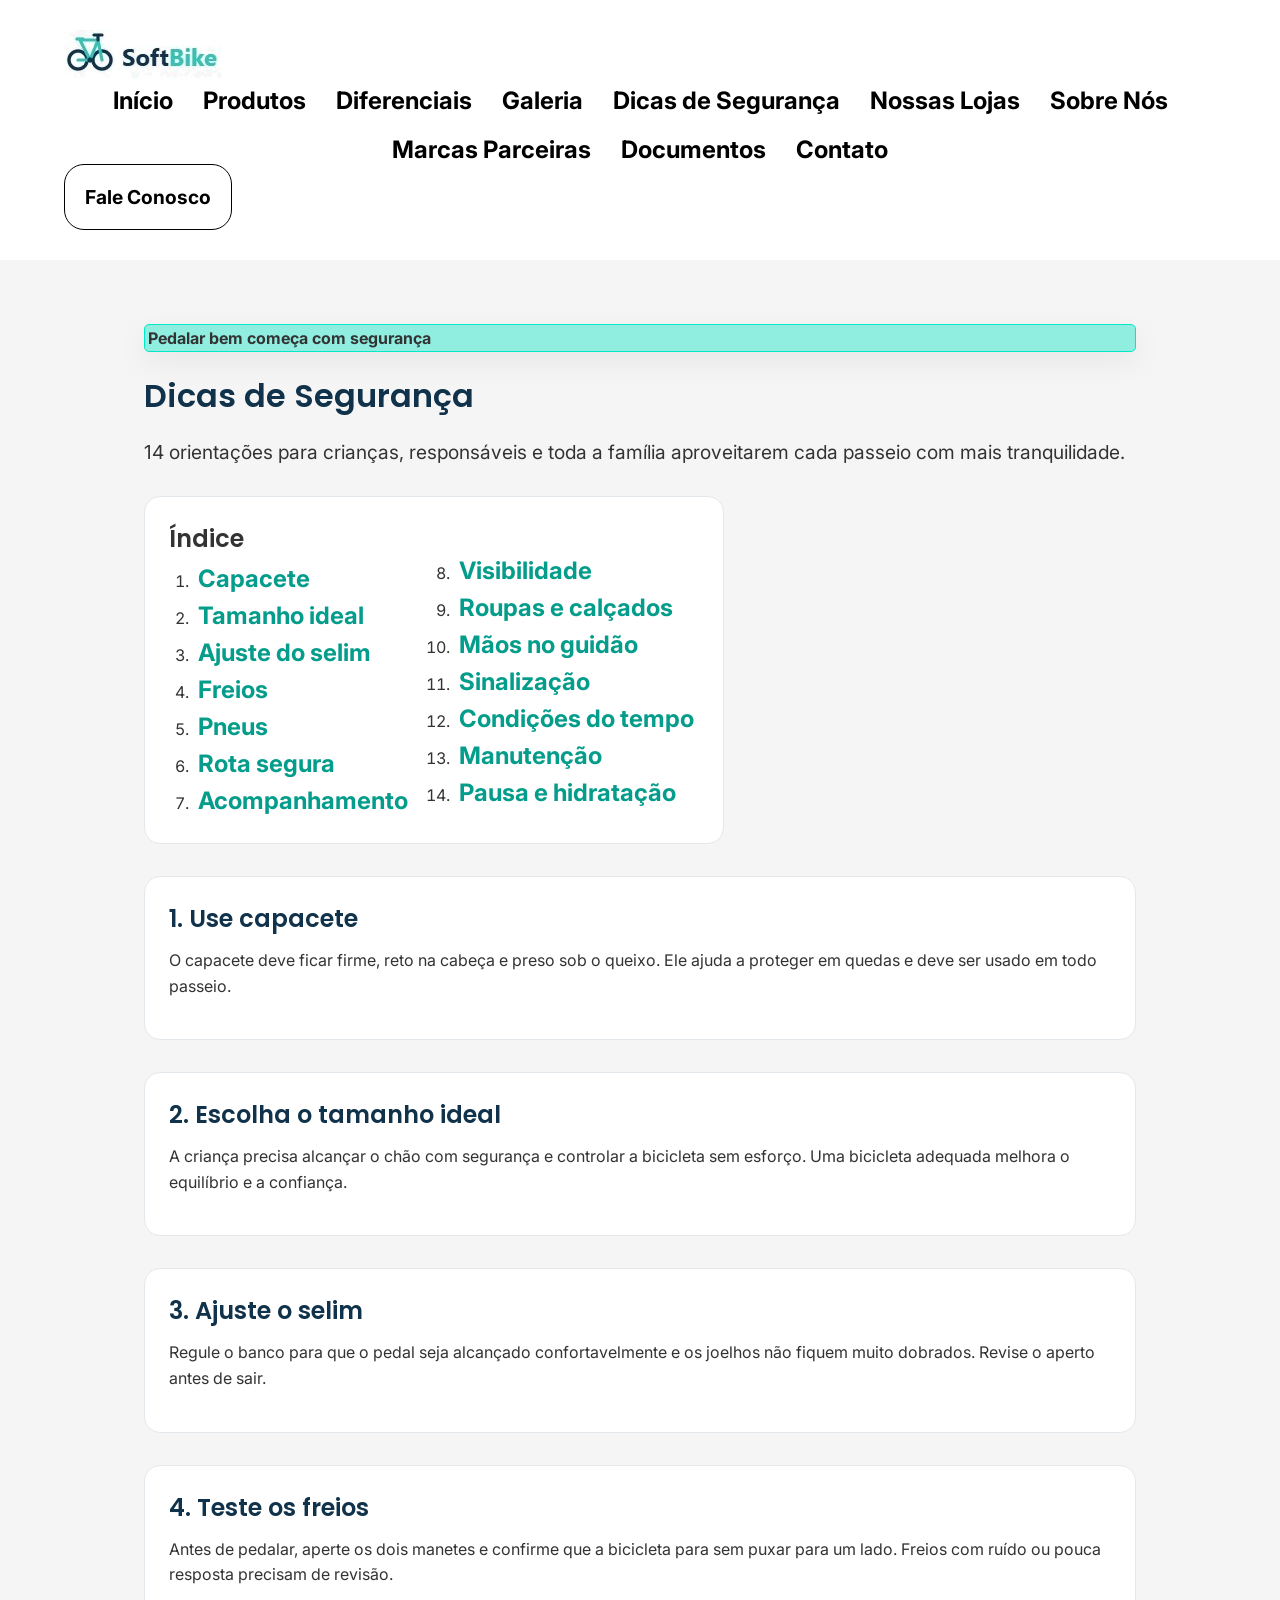
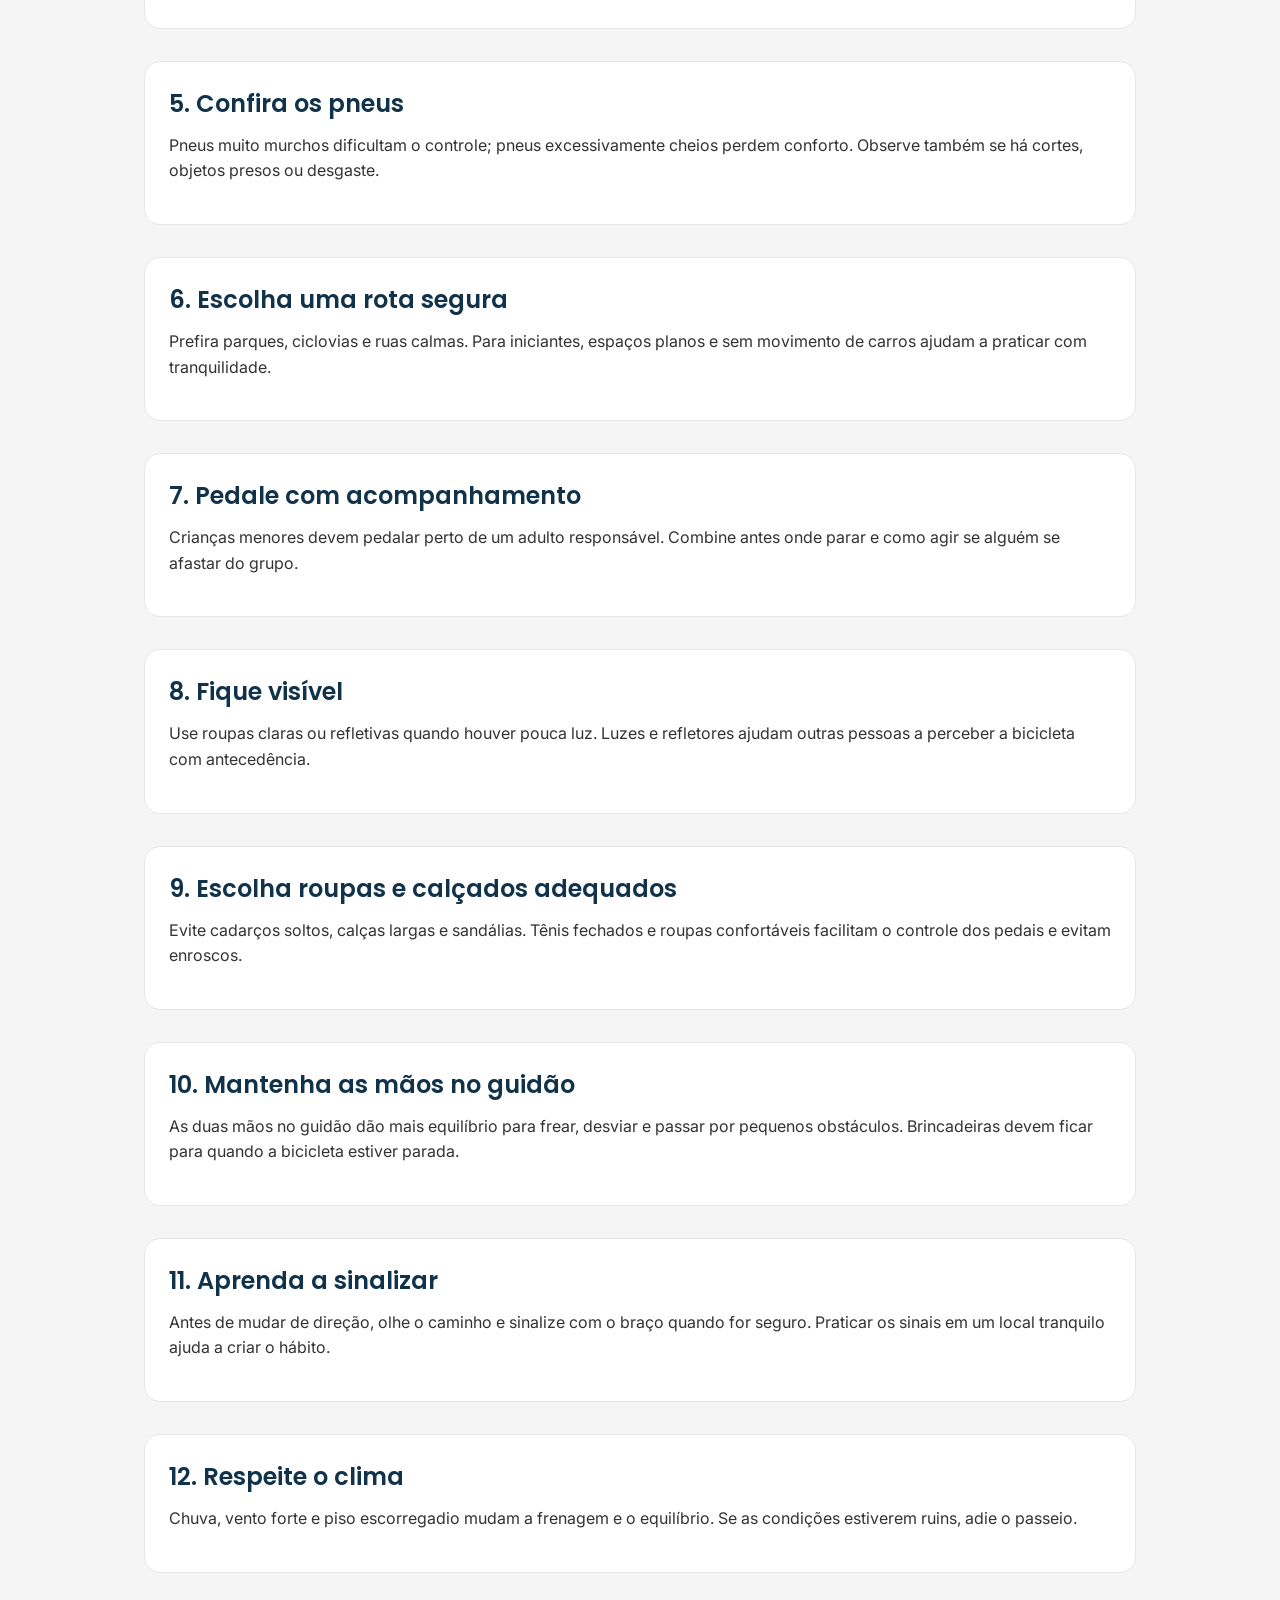
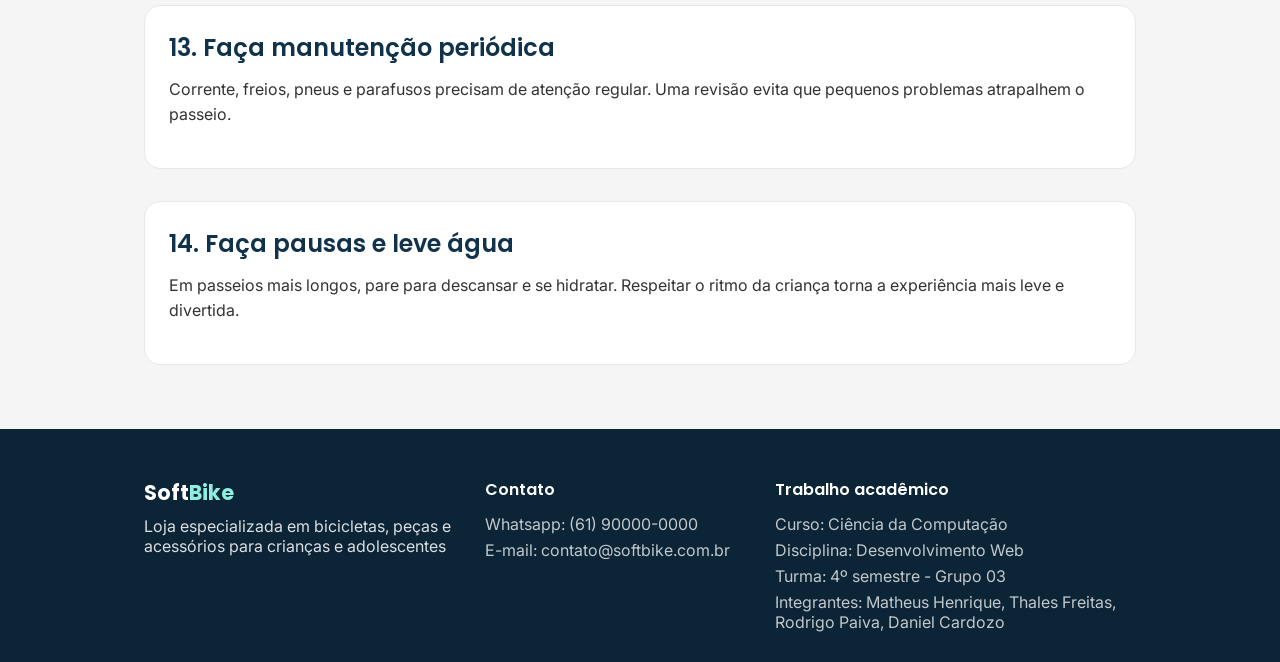
==== commit a4a1c054: "Remove retornos ao topo das dicas" ====
--- a/dicas.html
+++ b/dicas.html
@@ -57,72 +57,58 @@
                 <article id="capitulo-1">
                     <h2>1. Use capacete</h2>
                     <p>O capacete deve ficar firme, reto na cabeça e preso sob o queixo. Ele ajuda a proteger em quedas e deve ser usado em todo passeio.</p>
-                    <a href="#topo">Voltar ao início ↑</a>
                 </article>
                 <article id="capitulo-2">
                     <h2>2. Escolha o tamanho ideal</h2>
                     <p>A criança precisa alcançar o chão com segurança e controlar a bicicleta sem esforço. Uma bicicleta adequada melhora o equilíbrio e a confiança.</p>
-                    <a href="#topo">Voltar ao início ↑</a>
                 </article>
                 <article id="capitulo-3">
                     <h2>3. Ajuste o selim</h2>
                     <p>Regule o banco para que o pedal seja alcançado confortavelmente e os joelhos não fiquem muito dobrados. Revise o aperto antes de sair.</p>
-                    <a href="#topo">Voltar ao início ↑</a>
                 </article>
                 <article id="capitulo-4">
                     <h2>4. Teste os freios</h2>
                     <p>Antes de pedalar, aperte os dois manetes e confirme que a bicicleta para sem puxar para um lado. Freios com ruído ou pouca resposta precisam de revisão.</p>
-                    <a href="#topo">Voltar ao início ↑</a>
                 </article>
                 <article id="capitulo-5">
                     <h2>5. Confira os pneus</h2>
                     <p>Pneus muito murchos dificultam o controle; pneus excessivamente cheios perdem conforto. Observe também se há cortes, objetos presos ou desgaste.</p>
-                    <a href="#topo">Voltar ao início ↑</a>
                 </article>
                 <article id="capitulo-6">
                     <h2>6. Escolha uma rota segura</h2>
                     <p>Prefira parques, ciclovias e ruas calmas. Para iniciantes, espaços planos e sem movimento de carros ajudam a praticar com tranquilidade.</p>
-                    <a href="#topo">Voltar ao início ↑</a>
                 </article>
                 <article id="capitulo-7">
                     <h2>7. Pedale com acompanhamento</h2>
                     <p>Crianças menores devem pedalar perto de um adulto responsável. Combine antes onde parar e como agir se alguém se afastar do grupo.</p>
-                    <a href="#topo">Voltar ao início ↑</a>
                 </article>
                 <article id="capitulo-8">
                     <h2>8. Fique visível</h2>
                     <p>Use roupas claras ou refletivas quando houver pouca luz. Luzes e refletores ajudam outras pessoas a perceber a bicicleta com antecedência.</p>
-                    <a href="#topo">Voltar ao início ↑</a>
                 </article>
                 <article id="capitulo-9">
                     <h2>9. Escolha roupas e calçados adequados</h2>
                     <p>Evite cadarços soltos, calças largas e sandálias. Tênis fechados e roupas confortáveis facilitam o controle dos pedais e evitam enroscos.</p>
-                    <a href="#topo">Voltar ao início ↑</a>
                 </article>
                 <article id="capitulo-10">
                     <h2>10. Mantenha as mãos no guidão</h2>
                     <p>As duas mãos no guidão dão mais equilíbrio para frear, desviar e passar por pequenos obstáculos. Brincadeiras devem ficar para quando a bicicleta estiver parada.</p>
-                    <a href="#topo">Voltar ao início ↑</a>
                 </article>
                 <article id="capitulo-11">
                     <h2>11. Aprenda a sinalizar</h2>
                     <p>Antes de mudar de direção, olhe o caminho e sinalize com o braço quando for seguro. Praticar os sinais em um local tranquilo ajuda a criar o hábito.</p>
-                    <a href="#topo">Voltar ao início ↑</a>
                 </article>
                 <article id="capitulo-12">
                     <h2>12. Respeite o clima</h2>
                     <p>Chuva, vento forte e piso escorregadio mudam a frenagem e o equilíbrio. Se as condições estiverem ruins, adie o passeio.</p>
-                    <a href="#topo">Voltar ao início ↑</a>
                 </article>
                 <article id="capitulo-13">
                     <h2>13. Faça manutenção periódica</h2>
                     <p>Corrente, freios, pneus e parafusos precisam de atenção regular. Uma revisão evita que pequenos problemas atrapalhem o passeio.</p>
-                    <a href="#topo">Voltar ao início ↑</a>
                 </article>
                 <article id="capitulo-14">
                     <h2>14. Faça pausas e leve água</h2>
                     <p>Em passeios mais longos, pare para descansar e se hidratar. Respeitar o ritmo da criança torna a experiência mais leve e divertida.</p>
-                    <a href="#topo">Voltar ao início ↑</a>
                 </article>
             </section>
         </div>
@@ -151,7 +137,6 @@
             </div>
         </div>
     </footer>
-    <button id="botaoTopo" class="botao-topo" type="button" hidden aria-label="Voltar ao topo">↑</button>
     <script src="script.js"></script>
 </body>
 </html>
--- a/css/style.css
+++ b/css/style.css
@@ -184,14 +184,14 @@
 aspect-ratio: 4 / 3;
     background-color: var(--cor-escura);
     position: relative;
-    overflow: hidden; 
+    overflow: hidden;
     font-family: 'Poppins', sans-serif;
     font-weight: 600;
 }
 .produto_imagem img {
     width: 100%;
     height: 100%;
-    object-fit: cover; 
+    object-fit: cover;
     display: block;
 }
 .produto_imagem span {
@@ -345,8 +345,7 @@
     transform: translateY(-3px);
 }
 
-/* Empilha os cartões em telas estreitas, já que ainda não
-   temos o menu mobile (isso depende do JavaScript). */
+/* Empilha os cartões em telas estreitas */
 @media (max-width: 768px) {
     .cartoes {
         grid-template-columns: 1fr;
@@ -513,3 +512,92 @@
 @media (max-width: 768px) {
     .menu-ancoras ol { columns: 1; }
 }
+
+/* Botão do menu mobile (aparece só em telas pequenas, controlado pelo script.js) */
+.menu-toggle {
+    display: none;
+    border: none;
+    background-color: var(--cor-escura);
+    color: white;
+    padding: 10px 18px;
+    border-radius: 8px;
+    font-weight: 700;
+    font-size: 1rem;
+    cursor: pointer;
+}
+
+@media (max-width: 768px) {
+    .menu-toggle {
+        display: inline-block;
+        order: 2;
+    }
+
+    .topo {
+        justify-content: space-between;
+    }
+
+    #menu-principal {
+        flex-direction: column;
+        width: 100%;
+        order: 3;
+    }
+}
+
+/* Filtro de produtos por faixa etária (ativado via JavaScript) */
+.filtro-modelos {
+    display: flex;
+    align-items: center;
+    gap: 12px;
+    flex-wrap: wrap;
+    margin-bottom: 24px;
+}
+
+.filtro-modelos select {
+    padding: 8px 12px;
+    border-radius: 8px;
+    border: 1px solid #e3e8ec;
+    font-family: 'Inter', sans-serif;
+    font-size: 1rem;
+}
+
+.filtro-modelos #resultado-modelos {
+    font-weight: 700;
+    color: var(--cor-2);
+}
+
+/* Seção de patrocinadores, na página inicial */
+.patrocinadores {
+    padding: 64px 0;
+}
+
+.patrocinadores h2 {
+    text-align: center;
+    margin-bottom: 40px;
+}
+
+.patrocinadores .cartao {
+    display: flex;
+    align-items: center;
+    justify-content: center;
+    text-align: center;
+    padding: 20px;
+}
+
+.patrocinadores .cartao img {
+    max-width: 140px;
+    margin: 0 auto 12px;
+}
+
+.link-patrocinador {
+    display: flex;
+    flex-direction: column;
+    align-items: center;
+    width: 100%;
+    text-decoration: none;
+    color: inherit;
+    transition: transform 0.2s ease;
+}
+
+.link-patrocinador:hover {
+    transform: translateY(-3px);
+}
